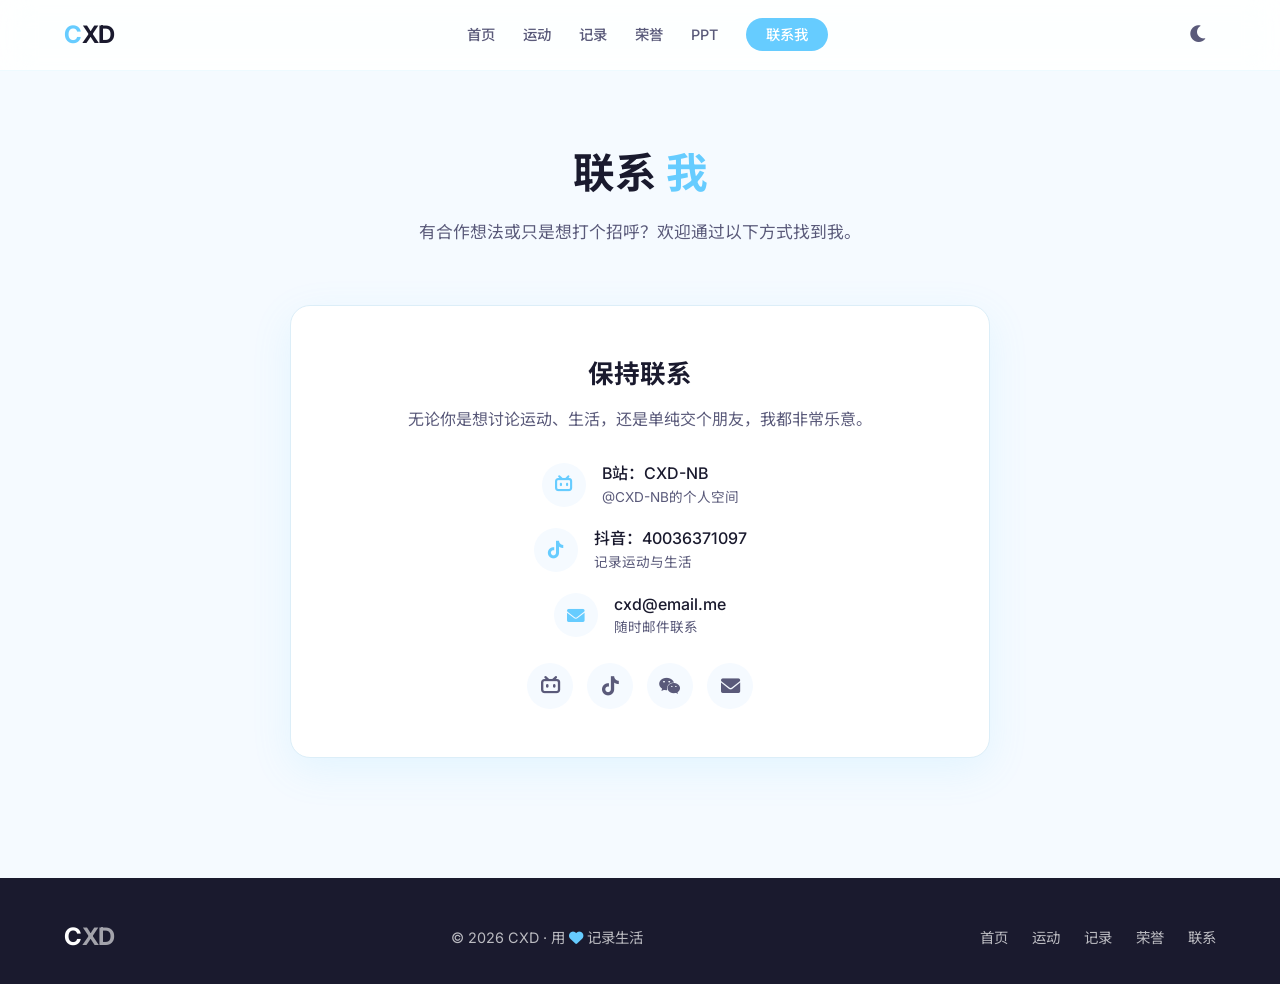
==== contact.html @ c1c1cf46 "feat: add new pages for honors, projects, sports, and PPT with corresponding styles and scripts" ====
<!DOCTYPE html>
<html lang="zh-CN">
<head>
    <meta charset="UTF-8" />
    <meta name="viewport" content="width=device-width, initial-scale=1.0" />
    <title>CXD · 联系我</title>
    <link rel="stylesheet" href="css/style.css" />
    <link rel="stylesheet" href="https://cdnjs.cloudflare.com/ajax/libs/font-awesome/6.0.0-beta3/css/all.min.css" />
    <link href="https://fonts.googleapis.com/css2?family=Inter:opsz,wght@14..32,400;14..32,500;14..32,600;14..32,700&family=Noto+Sans+SC:wght@400;500;600;700&display=swap" rel="stylesheet" />
</head>
<body>

    <nav class="navbar" id="navbar">
        <div class="container">
            <a href="index.html" class="logo">C<span>XD</span></a>
            <ul class="nav-links" id="navLinks">
                <li><a href="index.html">首页</a></li>
                <li><a href="sports.html">运动</a></li>
                <li><a href="projects.html">记录</a></li>
                <li><a href="honors.html">荣誉</a></li>
                <li><a href="ppt.html">PPT</a></li>
                <li><a href="contact.html" class="nav-cta active">联系我</a></li>
            </ul>
            <button class="theme-toggle" id="themeToggle" aria-label="切换主题"><i class="fas fa-moon"></i></button>
            <button class="menu-toggle" id="menuToggle" aria-label="菜单"><span></span><span></span><span></span></button>
        </div>
    </nav>

    <div class="page-header">
        <h1>联系 <span style="color:var(--primary);">我</span></h1>
        <p>有合作想法或只是想打个招呼？欢迎通过以下方式找到我。</p>
    </div>

    <section class="contact" style="padding-top:20px;">
        <div class="container">
            <div class="contact-wrapper">
                <div class="contact-info">
                    <h3>保持联系</h3>
                    <p>无论你是想讨论运动、生活，还是单纯交个朋友，我都非常乐意。</p>
                    <div class="contact-item">
                        <div class="icon"><i class="fab fa-bilibili"></i></div>
                        <div class="info">
                            B站：CXD-NB
                            <small>@CXD-NB的个人空间</small>
                        </div>
                    </div>
                    <div class="contact-item">
                        <div class="icon"><i class="fab fa-tiktok"></i></div>
                        <div class="info">
                            抖音：40036371097
                            <small>记录运动与生活</small>
                        </div>
                    </div>
                    <div class="contact-item">
                        <div class="icon"><i class="fas fa-envelope"></i></div>
                        <div class="info">
                            cxd@email.me
                            <small>随时邮件联系</small>
                        </div>
                    </div>
                    <div class="social-links">
                        <a href="https://b23.tv/owt5Dix" target="_blank" aria-label="B站"><i class="fab fa-bilibili"></i></a>
                        <a href="#" aria-label="抖音"><i class="fab fa-tiktok"></i></a>
                        <a href="#" aria-label="微信"><i class="fab fa-weixin"></i></a>
                        <a href="#" aria-label="邮箱"><i class="fas fa-envelope"></i></a>
                    </div>
                </div>
            </div>
        </div>
    </section>

    <footer class="footer">
        <div class="container">
            <a href="index.html" class="logo">C<span>XD</span></a>
            <p>&copy; 2026 CXD · 用 <i class="fas fa-heart" style="color:#66ccff;"></i> 记录生活</p>
            <div class="footer-links">
                <a href="index.html">首页</a>
                <a href="sports.html">运动</a>
                <a href="projects.html">记录</a>
                <a href="honors.html">荣誉</a>
                <a href="contact.html">联系</a>
            </div>
        </div>
    </footer>

    <script src="js/script.js"></script>
</body>
</html>
---- css/style.css ----
/* ===== 主题变量 ===== */
:root {
    --primary: #66ccff;
    --primary-dark: #3ab8f5;
    --primary-light: #99ddff;
    --primary-glow: rgba(102, 204, 255, 0.25);
    --bg: #f5faff;
    --card-bg: #ffffff;
    --text: #1a1a2e;
    --text-light: #5a5a7a;
    --border: #dceef8;
    --shadow: 0 12px 40px rgba(102, 204, 255, 0.12);
    --radius: 20px;
    --transition: 0.3s cubic-bezier(0.4, 0, 0.2, 1);
}

body.dark {
    --bg: #0d1117;
    --card-bg: #161b22;
    --text: #e6edf3;
    --text-light: #8b949e;
    --border: #21262d;
    --shadow: 0 12px 40px rgba(0, 0, 0, 0.4);
}

/* ===== 全局重置 ===== */
*, *::before, *::after { margin: 0; padding: 0; box-sizing: border-box; }
html { scroll-behavior: smooth; }
body {
    font-family: 'Inter', 'Noto Sans SC', -apple-system, sans-serif;
    background: var(--bg);
    color: var(--text);
    line-height: 1.6;
    padding-top: 80px;
    transition: background 0.3s, color 0.3s;
}
a { text-decoration: none; color: inherit; }
ul { list-style: none; }
img { max-width: 100%; display: block; }
.container { max-width: 1200px; margin: 0 auto; padding: 0 24px; }

/* ===== 弹窗 ===== */
.modal-overlay {
    position: fixed; top: 0; left: 0; width: 100%; height: 100%;
    background: rgba(0,0,0,0.5); backdrop-filter: blur(6px);
    display: flex; align-items: center; justify-content: center;
    z-index: 9999; opacity: 1; transition: opacity 0.4s;
}
.modal-overlay.hidden { opacity: 0; pointer-events: none; }
.modal-box {
    background: var(--card-bg); border-radius: var(--radius);
    padding: 48px 40px 40px; max-width: 420px; width: 90%;
    text-align: center; box-shadow: 0 30px 80px rgba(0,0,0,0.2);
    border: 1px solid var(--border);
}
.modal-icon { font-size: 3rem; color: var(--primary); margin-bottom: 16px; }
.modal-box h2 { font-size: 1.6rem; font-weight: 700; margin-bottom: 8px; }
.modal-box p { color: var(--text-light); margin-bottom: 24px; }

/* ===== 导航栏 ===== */
.navbar {
    position: fixed; top: 0; left: 0; width: 100%;
    background: rgba(255,255,255,0.85); backdrop-filter: blur(16px) saturate(180%);
    border-bottom: 1px solid rgba(102,204,255,0.1);
    z-index: 1000; padding: 16px 0; transition: var(--transition);
}
body.dark .navbar { background: rgba(13,17,23,0.88); border-bottom-color: rgba(255,255,255,0.06); }
.navbar .container { display: flex; align-items: center; justify-content: space-between; }
.logo { font-size: 1.5rem; font-weight: 700; color: var(--primary); letter-spacing: -0.5px; }
.logo span { color: var(--text); }
.nav-links { display: flex; gap: 28px; align-items: center; }
.nav-links a {
    font-size: 0.9rem; font-weight: 500; color: var(--text-light);
    transition: var(--transition); position: relative;
}
.nav-links a::after {
    content: ''; position: absolute; bottom: -4px; left: 0;
    width: 0; height: 2px; background: var(--primary); transition: var(--transition);
}
.nav-links a:hover, .nav-links a.active { color: var(--primary); }
.nav-links a:hover::after, .nav-links a.active::after { width: 100%; }
.nav-cta {
    background: var(--primary); color: #fff !important;
    padding: 8px 20px; border-radius: 40px; font-weight: 600;
}
.nav-cta::after { display: none !important; }
.nav-cta:hover {
    background: var(--primary-dark); transform: translateY(-2px);
    box-shadow: 0 8px 24px var(--primary-glow);
}
.theme-toggle, .menu-toggle {
    background: none; border: none; cursor: pointer; color: var(--text-light);
    font-size: 1.2rem; padding: 4px 8px; border-radius: 40px; transition: var(--transition);
}
.theme-toggle:hover { color: var(--primary); transform: rotate(20deg); }
.menu-toggle { display: none; flex-direction: column; gap: 5px; padding: 4px; }
.menu-toggle span {
    display: block; width: 26px; height: 2.5px;
    background: var(--text); border-radius: 4px; transition: var(--transition);
}

/* ===== 通用标题 ===== */
.section-title {
    font-size: 2.2rem; font-weight: 700; letter-spacing: -0.5px;
    margin-bottom: 12px; text-align: center;
}
.section-title .highlight { color: var(--primary); }
.section-subtitle {
    text-align: center; color: var(--text-light);
    font-size: 1.05rem; max-width: 600px; margin: 0 auto 48px;
}

/* ===== 按钮 ===== */
.btn {
    display: inline-flex; align-items: center; gap: 10px;
    padding: 14px 32px; border-radius: 40px; font-weight: 600;
    font-size: 1rem; transition: var(--transition);
    border: none; cursor: pointer; background: var(--card-bg);
    color: var(--text); border: 1px solid var(--border);
}
.btn-primary {
    background: var(--primary); color: #fff;
    border: none; box-shadow: 0 8px 24px var(--primary-glow);
}
.btn-primary:hover {
    background: var(--primary-dark); transform: translateY(-3px);
    box-shadow: 0 14px 32px rgba(102,204,255,0.4);
}
.btn-outline:hover { border-color: var(--primary); color: var(--primary); transform: translateY(-3px); }

/* ===== Hero（首页） ===== */
.hero { padding: 40px 0 60px; }
.hero .container { display: grid; grid-template-columns: 1fr 1fr; gap: 60px; align-items: center; }
.hero-content h1 { font-size: 3.2rem; font-weight: 700; line-height: 1.2; letter-spacing: -1px; }
.hero-content h1 .highlight { color: var(--primary); }
.hero-content .tagline { font-size: 1.2rem; color: var(--text-light); margin: 16px 0 24px; }
.hero-badges { display: flex; flex-wrap: wrap; gap: 12px; margin-bottom: 32px; }
.badge {
    background: var(--card-bg); border: 1px solid var(--border);
    padding: 6px 18px; border-radius: 40px; font-size: 0.85rem;
    font-weight: 500; color: var(--text-light);
}
.badge i { color: var(--primary); margin-right: 6px; }
.hero-actions { display: flex; flex-wrap: wrap; gap: 16px; }

.hero-visual { display: flex; justify-content: center; align-items: center; }
.avatar-wrapper {
    position: relative; width: 100%; max-width: 420px; aspect-ratio: 1/1;
    border-radius: 50%; background: linear-gradient(135deg, var(--primary-light), var(--primary));
    padding: 6px; box-shadow: 0 20px 60px rgba(102,204,255,0.25);
}
.avatar-wrapper .avatar {
    width: 100%; height: 100%; border-radius: 50%;
    background: #eaf7ff; display: flex; align-items: center; justify-content: center;
    font-size: 8rem; color: var(--primary); overflow: hidden;
}
body.dark .avatar-wrapper .avatar { background: #1a2332; color: var(--primary-light); }
.avatar-wrapper .avatar img { width: 100%; height: 100%; object-fit: cover; border-radius: 50%; }

.floating-icon {
    position: absolute; background: var(--card-bg); border-radius: 16px;
    padding: 12px 14px; box-shadow: var(--shadow); font-size: 1.2rem;
    color: var(--primary); animation: float 4s ease-in-out infinite;
}
.floating-icon:nth-child(2) { top: 8%; right: 2%; animation-delay: 0.5s; }
.floating-icon:nth-child(3) { bottom: 12%; left: 0%; animation-delay: 1.2s; }
.floating-icon:nth-child(4) { bottom: 20%; right: 0%; animation-delay: 2s; }
@keyframes float { 0%,100% { transform: translateY(0); } 50% { transform: translateY(-12px); } }

/* ===== 关于我 ===== */
.about { padding: 80px 0; background: var(--card-bg); transition: background 0.3s; }
.about .container { display: grid; grid-template-columns: 1fr 1fr; gap: 60px; align-items: center; }
.about-text h2 { font-size: 2rem; font-weight: 700; margin-bottom: 16px; }
.about-text p { color: var(--text-light); margin-bottom: 16px; font-size: 1.05rem; }
.about-stats { display: grid; grid-template-columns: repeat(3, 1fr); gap: 16px; margin-top: 24px; }
.stat { background: var(--bg); padding: 20px 16px; border-radius: 16px; text-align: center; }
.stat .number { font-size: 1.8rem; font-weight: 700; color: var(--primary); }
.stat .label { font-size: 0.85rem; color: var(--text-light); }

/* ===== 技能卡片 ===== */
.skills { padding: 80px 0; }
.skills-grid { display: grid; grid-template-columns: repeat(auto-fit, minmax(200px, 1fr)); gap: 24px; }
.skill-card {
    background: var(--card-bg); padding: 28px 20px; border-radius: var(--radius);
    text-align: center; transition: var(--transition); border: 1px solid transparent;
}
.skill-card:hover {
    transform: translateY(-6px); border-color: var(--primary-light);
    box-shadow: 0 12px 32px var(--primary-glow);
}
.skill-card .icon { font-size: 2.4rem; color: var(--primary); margin-bottom: 12px; }
.skill-card h4 { font-weight: 600; margin-bottom: 4px; }
.skill-card p { font-size: 0.9rem; color: var(--text-light); }

/* ===== 项目/记录卡片 ===== */
.projects-grid { display: grid; grid-template-columns: repeat(auto-fit, minmax(300px, 1fr)); gap: 30px; }
.project-card {
    background: var(--card-bg); border-radius: var(--radius); overflow: hidden;
    box-shadow: 0 4px 16px rgba(0,0,0,0.04); transition: var(--transition);
    border: 1px solid var(--border);
}
.project-card:hover { transform: translateY(-8px); box-shadow: var(--shadow); border-color: var(--primary-light); }
.project-cover {
    height: 200px; background: linear-gradient(135deg, #e0f4ff, #b8e6ff);
    display: flex; align-items: center; justify-content: center;
    font-size: 3rem; color: var(--primary);
}
.project-cover.cover-2 { background: linear-gradient(135deg, #ffe4e4, #ffcece); color: #e06060; }
.project-cover.cover-3 { background: linear-gradient(135deg, #e4ffe8, #ceffd8); color: #40b060; }
.project-body { padding: 24px 28px 28px; }
.project-body h3 { font-size: 1.2rem; font-weight: 600; margin-bottom: 8px; }
.project-body p { color: var(--text-light); font-size: 0.95rem; margin-bottom: 16px; }
.project-tags { display: flex; flex-wrap: wrap; gap: 8px; margin-bottom: 18px; }
.project-tags span {
    background: var(--bg); padding: 4px 14px; border-radius: 40px;
    font-size: 0.75rem; font-weight: 500; color: var(--text-light);
}
.project-link {
    font-weight: 600; color: var(--primary); display: inline-flex;
    align-items: center; gap: 6px; transition: var(--transition);
}
.project-link:hover { gap: 12px; color: var(--primary-dark); }

/* ===== 荣誉墙 ===== */
.honors-grid { display: grid; grid-template-columns: repeat(auto-fit, minmax(280px, 1fr)); gap: 28px; }
.honor-card {
    background: var(--card-bg); border-radius: var(--radius); overflow: hidden;
    border: 1px solid var(--border); transition: var(--transition);
    box-shadow: 0 4px 16px rgba(0,0,0,0.04);
}
.honor-card:hover { transform: translateY(-6px); box-shadow: var(--shadow); border-color: var(--primary-light); }
.honor-img {
    width: 100%; height: 200px; object-fit: cover; background: #eaf7ff;
    display: flex; align-items: center; justify-content: center;
    font-size: 3rem; color: var(--primary);
}
.honor-img img { width: 100%; height: 100%; object-fit: cover; }
.honor-body { padding: 20px 24px 24px; }
.honor-badge {
    display: inline-block; background: linear-gradient(135deg, var(--primary), var(--primary-dark));
    color: #fff; font-size: 0.75rem; font-weight: 700; padding: 4px 14px;
    border-radius: 40px; margin-bottom: 10px;
}
.honor-body h4 { font-size: 1.05rem; font-weight: 600; margin-bottom: 6px; }
.honor-body p { font-size: 0.9rem; color: var(--text-light); }
.honor-date { font-size: 0.8rem; color: var(--primary); font-weight: 500; margin-top: 8px; }

/* ===== PPT滑动展示 ===== */
.ppt-section { padding: 60px 0 80px; }
.ppt-viewer {
    position: relative; max-width: 960px; margin: 0 auto;
    background: var(--card-bg); border-radius: var(--radius);
    box-shadow: var(--shadow); border: 1px solid var(--border); overflow: hidden;
}
.ppt-slides {
    display: flex; transition: transform 0.5s cubic-bezier(0.4, 0, 0.2, 1);
}
.ppt-slide {
    min-width: 100%; aspect-ratio: 16/9;
    display: flex; align-items: center; justify-content: center;
    background: var(--bg); position: relative; overflow: hidden;
}
.ppt-slide img { width: 100%; height: 100%; object-fit: contain; }
.ppt-slide .slide-placeholder {
    display: flex; flex-direction: column; align-items: center;
    justify-content: center; color: var(--text-light); gap: 12px;
    font-size: 1rem; text-align: center; padding: 40px;
}
.ppt-slide .slide-placeholder i { font-size: 3rem; color: var(--primary-light); }

.ppt-controls {
    display: flex; align-items: center; justify-content: center;
    gap: 20px; padding: 20px; background: var(--card-bg);
    border-top: 1px solid var(--border);
}
.ppt-btn {
    width: 44px; height: 44px; border-radius: 50%;
    border: 1px solid var(--border); background: var(--bg);
    color: var(--text); font-size: 1.1rem; cursor: pointer;
    display: flex; align-items: center; justify-content: center;
    transition: var(--transition);
}
.ppt-btn:hover { background: var(--primary); color: #fff; border-color: var(--primary); }
.ppt-btn:disabled { opacity: 0.3; cursor: not-allowed; }
.ppt-counter { font-size: 0.95rem; font-weight: 600; color: var(--text-light); min-width: 60px; text-align: center; }
.ppt-dots { display: flex; gap: 8px; justify-content: center; padding: 0 0 20px; }
.ppt-dot {
    width: 10px; height: 10px; border-radius: 50%;
    background: var(--border); cursor: pointer; transition: var(--transition);
}
.ppt-dot.active { background: var(--primary); transform: scale(1.3); }

/* ===== 视频容器 ===== */
.video-container {
    position: relative; width: 100%; max-width: 800px;
    margin: 0 auto; border-radius: var(--radius); overflow: hidden;
    box-shadow: var(--shadow); background: #000;
}
.video-container video, .video-container iframe {
    width: 100%; aspect-ratio: 16/9; display: block; border: none;
}
.video-placeholder {
    width: 100%; aspect-ratio: 16/9; display: flex;
    flex-direction: column; align-items: center; justify-content: center;
    background: var(--bg); color: var(--text-light); gap: 12px;
}
.video-placeholder i { font-size: 3rem; color: var(--primary-light); }

/* ===== 联系 ===== */
.contact { padding: 80px 0; }
.contact-wrapper {
    background: var(--card-bg); border-radius: var(--radius);
    padding: 48px 56px; box-shadow: var(--shadow);
    border: 1px solid var(--border); text-align: center;
    max-width: 700px; margin: 0 auto;
}
.contact-info h3 { font-size: 1.6rem; font-weight: 700; margin-bottom: 12px; }
.contact-info p { color: var(--text-light); margin-bottom: 28px; }
.contact-item {
    display: flex; align-items: center; justify-content: center;
    gap: 16px; margin-bottom: 18px;
}
.contact-item .icon {
    width: 44px; height: 44px; background: var(--bg); border-radius: 50%;
    display: flex; align-items: center; justify-content: center;
    color: var(--primary); font-size: 1.1rem; flex-shrink: 0;
}
.contact-item .info { font-weight: 500; text-align: left; }
.contact-item .info small { display: block; font-weight: 400; color: var(--text-light); font-size: 0.85rem; }
.social-links { display: flex; gap: 14px; margin-top: 24px; justify-content: center; }
.social-links a {
    width: 46px; height: 46px; border-radius: 50%; background: var(--bg);
    display: flex; align-items: center; justify-content: center;
    color: var(--text-light); font-size: 1.2rem; transition: var(--transition);
}
.social-links a:hover { background: var(--primary); color: #fff; transform: translateY(-4px); }

/* ===== 页脚 ===== */
.footer {
    background: var(--text); color: rgba(255,255,255,0.7);
    padding: 40px 0 28px; margin-top: 40px; transition: background 0.3s;
}
body.dark .footer { background: #0a0e14; }
.footer .container { display: flex; justify-content: space-between; align-items: center; flex-wrap: wrap; gap: 16px; }
.footer .logo { color: #fff; }
.footer .logo span { color: rgba(255,255,255,0.6); }
.footer p { font-size: 0.9rem; }
.footer-links { display: flex; gap: 24px; }
.footer-links a { font-size: 0.9rem; transition: var(--transition); }
.footer-links a:hover { color: #fff; }

/* ===== 页面标题 ===== */
.page-header {
    padding: 60px 0 40px; text-align: center;
}
.page-header h1 { font-size: 2.6rem; font-weight: 700; margin-bottom: 12px; }
.page-header p { color: var(--text-light); font-size: 1.05rem; max-width: 600px; margin: 0 auto; }

/* ===== 响应式 ===== */
@media (max-width: 1024px) {
    .hero .container { gap: 40px; }
    .hero-content h1 { font-size: 2.6rem; }
}
@media (max-width: 900px) {
    .hero .container, .about .container { grid-template-columns: 1fr; }
    .hero-visual { order: -1; }
    .avatar-wrapper { max-width: 280px; margin: 0 auto; }
    .hero-content h1 { font-size: 2.4rem; text-align: center; }
    .hero-content .tagline, .hero-badges, .hero-actions { justify-content: center; text-align: center; }
    .about-text h2, .about-text p { text-align: center; }
    .contact-wrapper { padding: 32px 24px; }
    .section-title { font-size: 1.8rem; }
}
@media (max-width: 768px) {
    .nav-links {
        position: fixed; top: 72px; left: 0; width: 100%;
        background: rgba(255,255,255,0.96); backdrop-filter: blur(12px);
        flex-direction: column; padding: 32px 24px; gap: 20px;
        box-shadow: 0 12px 40px rgba(0,0,0,0.06);
        transform: translateY(-120%); transition: var(--transition);
        border-bottom: 1px solid var(--border);
    }
    body.dark .nav-links { background: rgba(13,17,23,0.96); }
    .nav-links.open { transform: translateY(0); }
    .menu-toggle { display: flex; }
    .menu-toggle.active span:nth-child(1) { transform: rotate(45deg) translate(5px,5px); }
    .menu-toggle.active span:nth-child(2) { opacity: 0; }
    .menu-toggle.active span:nth-child(3) { transform: rotate(-45deg) translate(5px,-5px); }
    .projects-grid, .honors-grid { grid-template-columns: 1fr; }
    .about-stats { grid-template-columns: 1fr 1fr; }
    .footer .container { flex-direction: column; text-align: center; }
    .footer-links { justify-content: center; }
    .ppt-viewer { margin: 0 16px; }
}
@media (max-width: 480px) {
    .hero-content h1 { font-size: 1.8rem; }
    .section-title { font-size: 1.5rem; }
    .avatar-wrapper { max-width: 200px; }
    .avatar-wrapper .avatar { font-size: 5rem; }
    .floating-icon { display: none; }
    .about-stats { grid-template-columns: 1fr; }
    .btn { padding: 12px 24px; font-size: 0.9rem; }
    .page-header h1 { font-size: 1.8rem; }
}
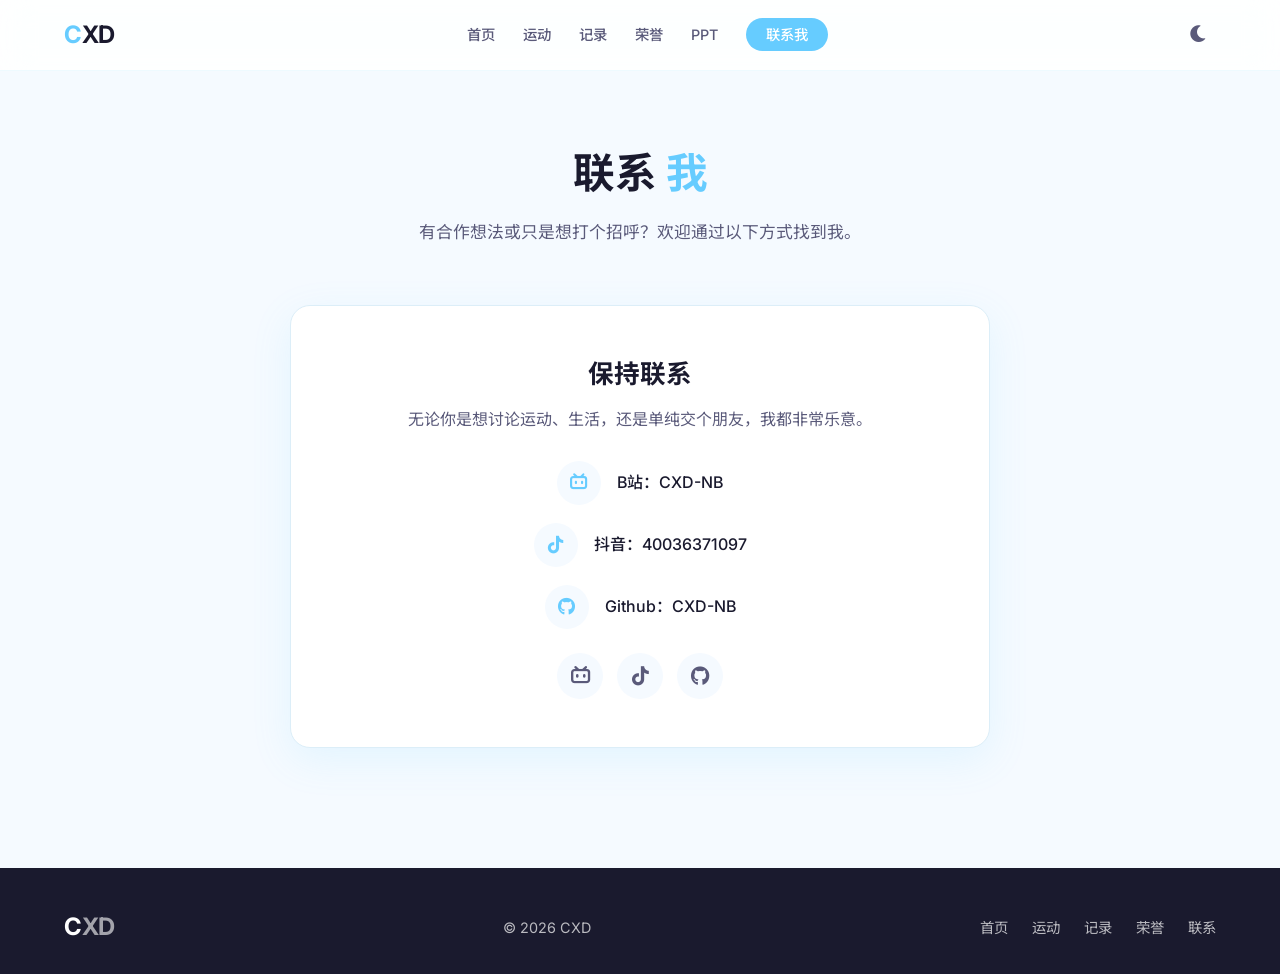
==== commit 6e474dae: "fix: remove redundant text from footer across multiple pages" ====
--- a/contact.html
+++ b/contact.html
@@ -41,28 +41,24 @@
                         <div class="icon"><i class="fab fa-bilibili"></i></div>
                         <div class="info">
                             B站：CXD-NB
-                            <small>@CXD-NB的个人空间</small>
                         </div>
                     </div>
                     <div class="contact-item">
                         <div class="icon"><i class="fab fa-tiktok"></i></div>
                         <div class="info">
                             抖音：40036371097
-                            <small>记录运动与生活</small>
                         </div>
                     </div>
                     <div class="contact-item">
-                        <div class="icon"><i class="fas fa-envelope"></i></div>
+                        <div class="icon"><i class="fab fa-github"></i></div>
                         <div class="info">
-                            cxd@email.me
-                            <small>随时邮件联系</small>
+                            Github：CXD-NB
                         </div>
                     </div>
                     <div class="social-links">
                         <a href="https://b23.tv/owt5Dix" target="_blank" aria-label="B站"><i class="fab fa-bilibili"></i></a>
                         <a href="#" aria-label="抖音"><i class="fab fa-tiktok"></i></a>
-                        <a href="#" aria-label="微信"><i class="fab fa-weixin"></i></a>
-                        <a href="#" aria-label="邮箱"><i class="fas fa-envelope"></i></a>
+                        <a href="#" aria-label="Github"><i class="fab fa-github"></i></a>
                     </div>
                 </div>
             </div>
@@ -72,7 +68,7 @@
     <footer class="footer">
         <div class="container">
             <a href="index.html" class="logo">C<span>XD</span></a>
-            <p>&copy; 2026 CXD · 用 <i class="fas fa-heart" style="color:#66ccff;"></i> 记录生活</p>
+            <p>&copy; 2026 CXD</p>
             <div class="footer-links">
                 <a href="index.html">首页</a>
                 <a href="sports.html">运动</a>
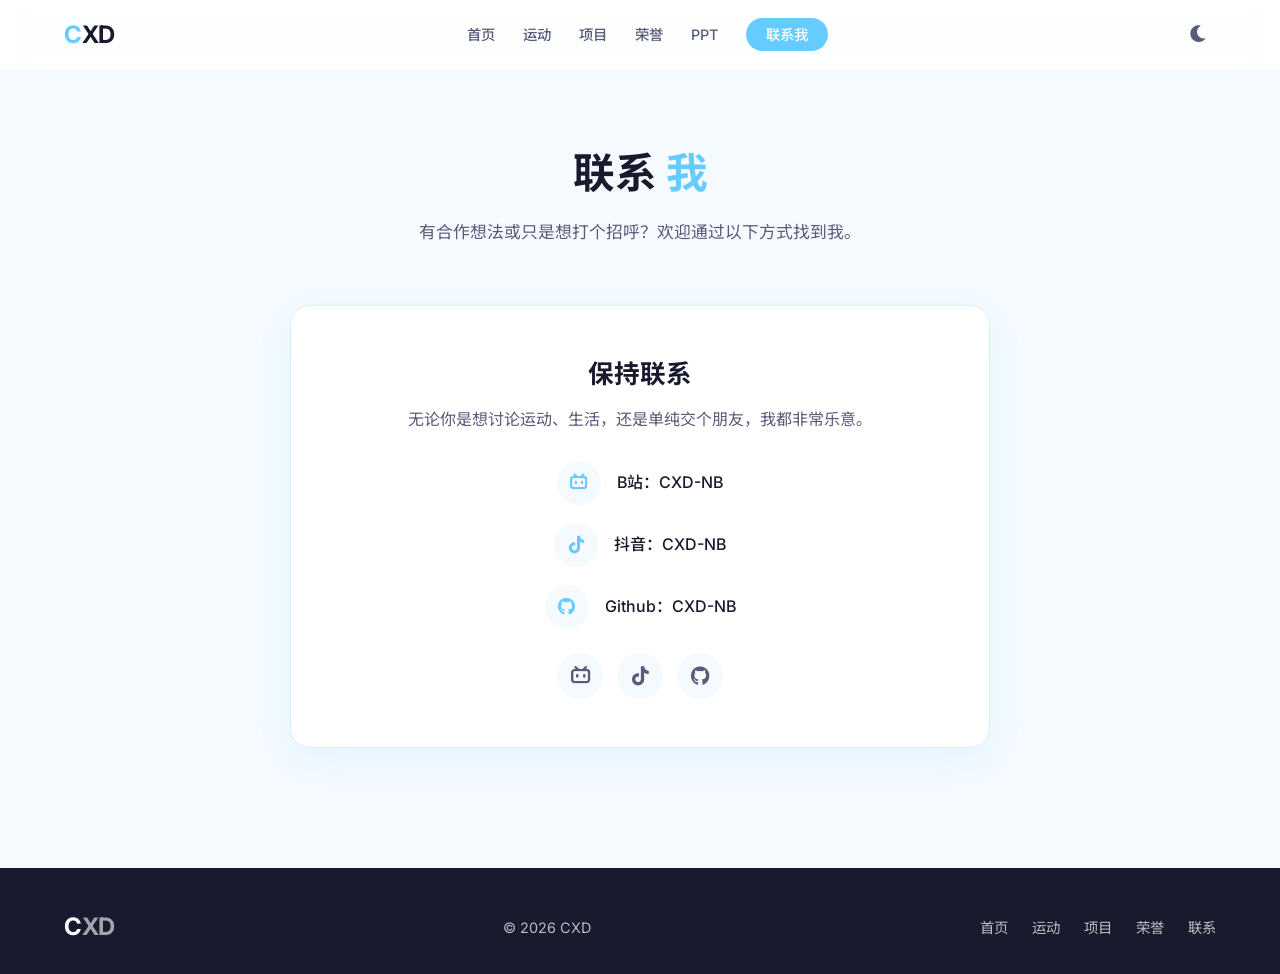
==== commit 545227b0: "Update navigation and content terminology; replace "记录" with "项目" across multiple pages, update proj" ====
--- a/contact.html
+++ b/contact.html
@@ -16,7 +16,7 @@
             <ul class="nav-links" id="navLinks">
                 <li><a href="index.html">首页</a></li>
                 <li><a href="sports.html">运动</a></li>
-                <li><a href="projects.html">记录</a></li>
+                <li><a href="projects.html">项目</a></li>
                 <li><a href="honors.html">荣誉</a></li>
                 <li><a href="ppt.html">PPT</a></li>
                 <li><a href="contact.html" class="nav-cta active">联系我</a></li>
@@ -37,28 +37,28 @@
                 <div class="contact-info">
                     <h3>保持联系</h3>
                     <p>无论你是想讨论运动、生活，还是单纯交个朋友，我都非常乐意。</p>
-                    <div class="contact-item">
+                    <a href="https://space.bilibili.com/1492000998" target="_blank" class="contact-item">
                         <div class="icon"><i class="fab fa-bilibili"></i></div>
                         <div class="info">
                             B站：CXD-NB
                         </div>
-                    </div>
-                    <div class="contact-item">
+                    </a>
+                    <a href="https://v.douyin.com/TBlBTiqC5CA/ 7@1.com :5pm" target="_blank" class="contact-item">
                         <div class="icon"><i class="fab fa-tiktok"></i></div>
                         <div class="info">
-                            抖音：40036371097
+                            抖音：CXD-NB
                         </div>
-                    </div>
-                    <div class="contact-item">
+                    </a>
+                    <a href="https://github.com/CXD-NB" target="_blank" class="contact-item">
                         <div class="icon"><i class="fab fa-github"></i></div>
                         <div class="info">
                             Github：CXD-NB
                         </div>
-                    </div>
+                    </a>
                     <div class="social-links">
-                        <a href="https://b23.tv/owt5Dix" target="_blank" aria-label="B站"><i class="fab fa-bilibili"></i></a>
-                        <a href="#" aria-label="抖音"><i class="fab fa-tiktok"></i></a>
-                        <a href="#" aria-label="Github"><i class="fab fa-github"></i></a>
+                        <a href="https://space.bilibili.com/1492000998" target="_blank" aria-label="B站"><i class="fab fa-bilibili"></i></a>
+                        <a href="https://v.douyin.com/TBlBTiqC5CA/ 7@1.com :5pm" target="_blank" aria-label="抖音"><i class="fab fa-tiktok"></i></a>
+                        <a href="https://github.com/CXD-NB" target="_blank" aria-label="Github"><i class="fab fa-github"></i></a>
                     </div>
                 </div>
             </div>
@@ -72,7 +72,7 @@
             <div class="footer-links">
                 <a href="index.html">首页</a>
                 <a href="sports.html">运动</a>
-                <a href="projects.html">记录</a>
+                <a href="projects.html">项目</a>
                 <a href="honors.html">荣誉</a>
                 <a href="contact.html">联系</a>
             </div>
--- a/css/style.css
+++ b/css/style.css
@@ -205,6 +205,7 @@
     display: flex; align-items: center; justify-content: center;
     font-size: 3rem; color: var(--primary);
 }
+
 .project-cover.cover-2 { background: linear-gradient(135deg, #ffe4e4, #ffcece); color: #e06060; }
 .project-cover.cover-3 { background: linear-gradient(135deg, #e4ffe8, #ceffd8); color: #40b060; }
 .project-body { padding: 24px 28px 28px; }
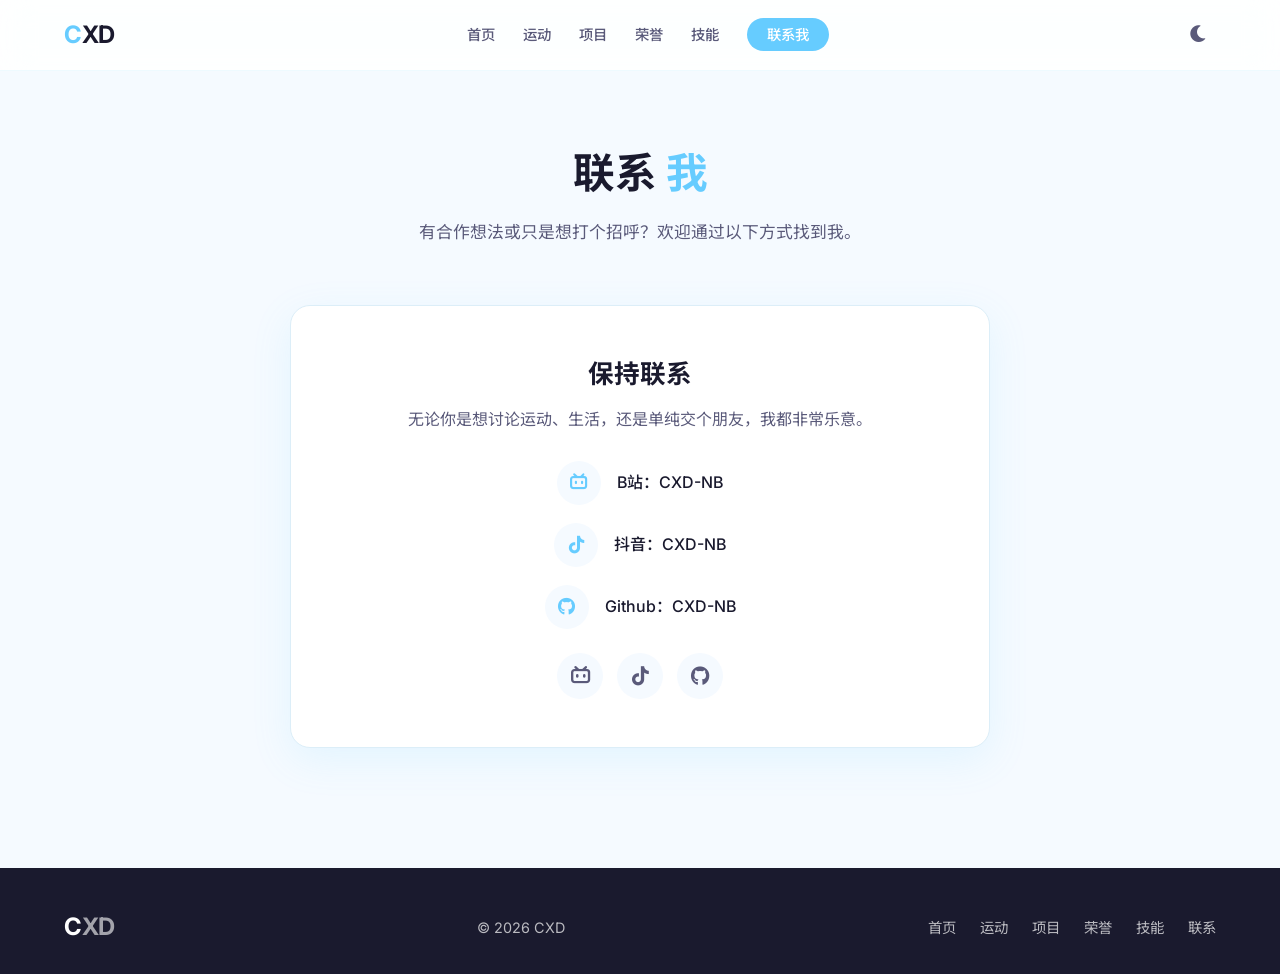
==== commit cf23a8ad: "Add skills page with detailed descriptions and visuals for design capabilities" ====
--- a/contact.html
+++ b/contact.html
@@ -18,7 +18,7 @@
                 <li><a href="sports.html">运动</a></li>
                 <li><a href="projects.html">项目</a></li>
                 <li><a href="honors.html">荣誉</a></li>
-                <li><a href="ppt.html">PPT</a></li>
+                <li><a href="skills.html">技能</a></li>
                 <li><a href="contact.html" class="nav-cta active">联系我</a></li>
             </ul>
             <button class="theme-toggle" id="themeToggle" aria-label="切换主题"><i class="fas fa-moon"></i></button>
@@ -74,6 +74,7 @@
                 <a href="sports.html">运动</a>
                 <a href="projects.html">项目</a>
                 <a href="honors.html">荣誉</a>
+                <a href="skills.html">技能</a>
                 <a href="contact.html">联系</a>
             </div>
         </div>
--- a/css/style.css
+++ b/css/style.css
@@ -246,66 +246,117 @@
 .honor-body p { font-size: 0.9rem; color: var(--text-light); }
 .honor-date { font-size: 0.8rem; color: var(--primary); font-weight: 500; margin-top: 8px; }
 
-/* ===== PPT滑动展示 ===== */
-.ppt-section { padding: 60px 0 80px; }
-.ppt-viewer {
-    position: relative; max-width: 960px; margin: 0 auto;
-    background: var(--card-bg); border-radius: var(--radius);
-    box-shadow: var(--shadow); border: 1px solid var(--border); overflow: hidden;
-}
-.ppt-slides {
-    display: flex; transition: transform 0.5s cubic-bezier(0.4, 0, 0.2, 1);
-}
-.ppt-slide {
-    min-width: 100%; aspect-ratio: 16/9;
-    display: flex; align-items: center; justify-content: center;
-    background: var(--bg); position: relative; overflow: hidden;
-}
-.ppt-slide img { width: 100%; height: 100%; object-fit: contain; }
-.ppt-slide .slide-placeholder {
-    display: flex; flex-direction: column; align-items: center;
-    justify-content: center; color: var(--text-light); gap: 12px;
-    font-size: 1rem; text-align: center; padding: 40px;
-}
-.ppt-slide .slide-placeholder i { font-size: 3rem; color: var(--primary-light); }
-
-.ppt-controls {
-    display: flex; align-items: center; justify-content: center;
-    gap: 20px; padding: 20px; background: var(--card-bg);
-    border-top: 1px solid var(--border);
-}
-.ppt-btn {
-    width: 44px; height: 44px; border-radius: 50%;
-    border: 1px solid var(--border); background: var(--bg);
-    color: var(--text); font-size: 1.1rem; cursor: pointer;
-    display: flex; align-items: center; justify-content: center;
+/* ===== 技能树 ===== */
+.skills-tree {
+    padding: 60px 0 80px;
+}
+
+.skills-tree-grid {
+    display: grid;
+    grid-template-columns: repeat(2, 1fr);
+    gap: 28px;
+}
+
+.skill-card-lg {
+    background: var(--card-bg);
+    border-radius: var(--radius);
+    overflow: hidden;
+    border: 1px solid var(--border);
+    box-shadow: 0 4px 16px rgba(0, 0, 0, 0.04);
     transition: var(--transition);
-}
-.ppt-btn:hover { background: var(--primary); color: #fff; border-color: var(--primary); }
-.ppt-btn:disabled { opacity: 0.3; cursor: not-allowed; }
-.ppt-counter { font-size: 0.95rem; font-weight: 600; color: var(--text-light); min-width: 60px; text-align: center; }
-.ppt-dots { display: flex; gap: 8px; justify-content: center; padding: 0 0 20px; }
-.ppt-dot {
-    width: 10px; height: 10px; border-radius: 50%;
-    background: var(--border); cursor: pointer; transition: var(--transition);
-}
-.ppt-dot.active { background: var(--primary); transform: scale(1.3); }
-
-/* ===== 视频容器 ===== */
-.video-container {
-    position: relative; width: 100%; max-width: 800px;
-    margin: 0 auto; border-radius: var(--radius); overflow: hidden;
-    box-shadow: var(--shadow); background: #000;
-}
-.video-container video, .video-container iframe {
-    width: 100%; aspect-ratio: 16/9; display: block; border: none;
-}
-.video-placeholder {
-    width: 100%; aspect-ratio: 16/9; display: flex;
-    flex-direction: column; align-items: center; justify-content: center;
-    background: var(--bg); color: var(--text-light); gap: 12px;
-}
-.video-placeholder i { font-size: 3rem; color: var(--primary-light); }
+    display: flex;
+    flex-direction: column;
+}
+.skill-card-lg:hover {
+    transform: translateY(-6px);
+    box-shadow: var(--shadow);
+    border-color: var(--primary-light);
+}
+
+/* 预览图区 */
+.skill-preview {
+    height: 200px;
+    background: linear-gradient(135deg, #e0f4ff, #c4e8ff);
+    display: flex;
+    align-items: center;
+    justify-content: center;
+    font-size: 4rem;
+    color: var(--primary);
+    overflow: hidden;
+}
+.skill-preview img {
+    width: 100%;
+    height: 100%;
+    object-fit: cover;
+    display: block;
+}
+
+/* 信息区 */
+.skill-info {
+    padding: 24px 28px 28px;
+    display: flex;
+    flex-direction: column;
+    flex: 1;
+}
+
+.skill-head {
+    display: flex;
+    align-items: center;
+    gap: 12px;
+    margin-bottom: 10px;
+}
+
+.skill-icon {
+    width: 38px;
+    height: 38px;
+    border-radius: 10px;
+    background: var(--primary-bg);
+    color: var(--primary);
+    display: flex;
+    align-items: center;
+    justify-content: center;
+    font-size: 1.05rem;
+    flex-shrink: 0;
+}
+
+.skill-head h4 {
+    font-size: 1.15rem;
+    font-weight: 600;
+    color: var(--text);
+}
+
+.skill-info p {
+    color: var(--text-light);
+    font-size: 0.95rem;
+    margin-bottom: 16px;
+}
+
+/* 技能进度条 */
+.skill-bar {
+    height: 6px;
+    background: var(--bg);
+    border-radius: 40px;
+    overflow: hidden;
+    margin-top: auto;
+}
+.skill-bar span {
+    display: block;
+    height: 100%;
+    border-radius: 40px;
+    background: linear-gradient(90deg, var(--primary-light), var(--primary));
+    transition: width 1s ease;
+}
+
+/* 响应式 */
+@media (max-width: 768px) {
+    .skills-tree-grid {
+        grid-template-columns: 1fr;
+    }
+    .skill-preview {
+        height: 160px;
+        font-size: 3rem;
+    }
+}
 
 /* ===== 联系 ===== */
 .contact { padding: 80px 0; }
@@ -402,4 +453,4 @@
     .about-stats { grid-template-columns: 1fr; }
     .btn { padding: 12px 24px; font-size: 0.9rem; }
     .page-header h1 { font-size: 1.8rem; }
-}+}
